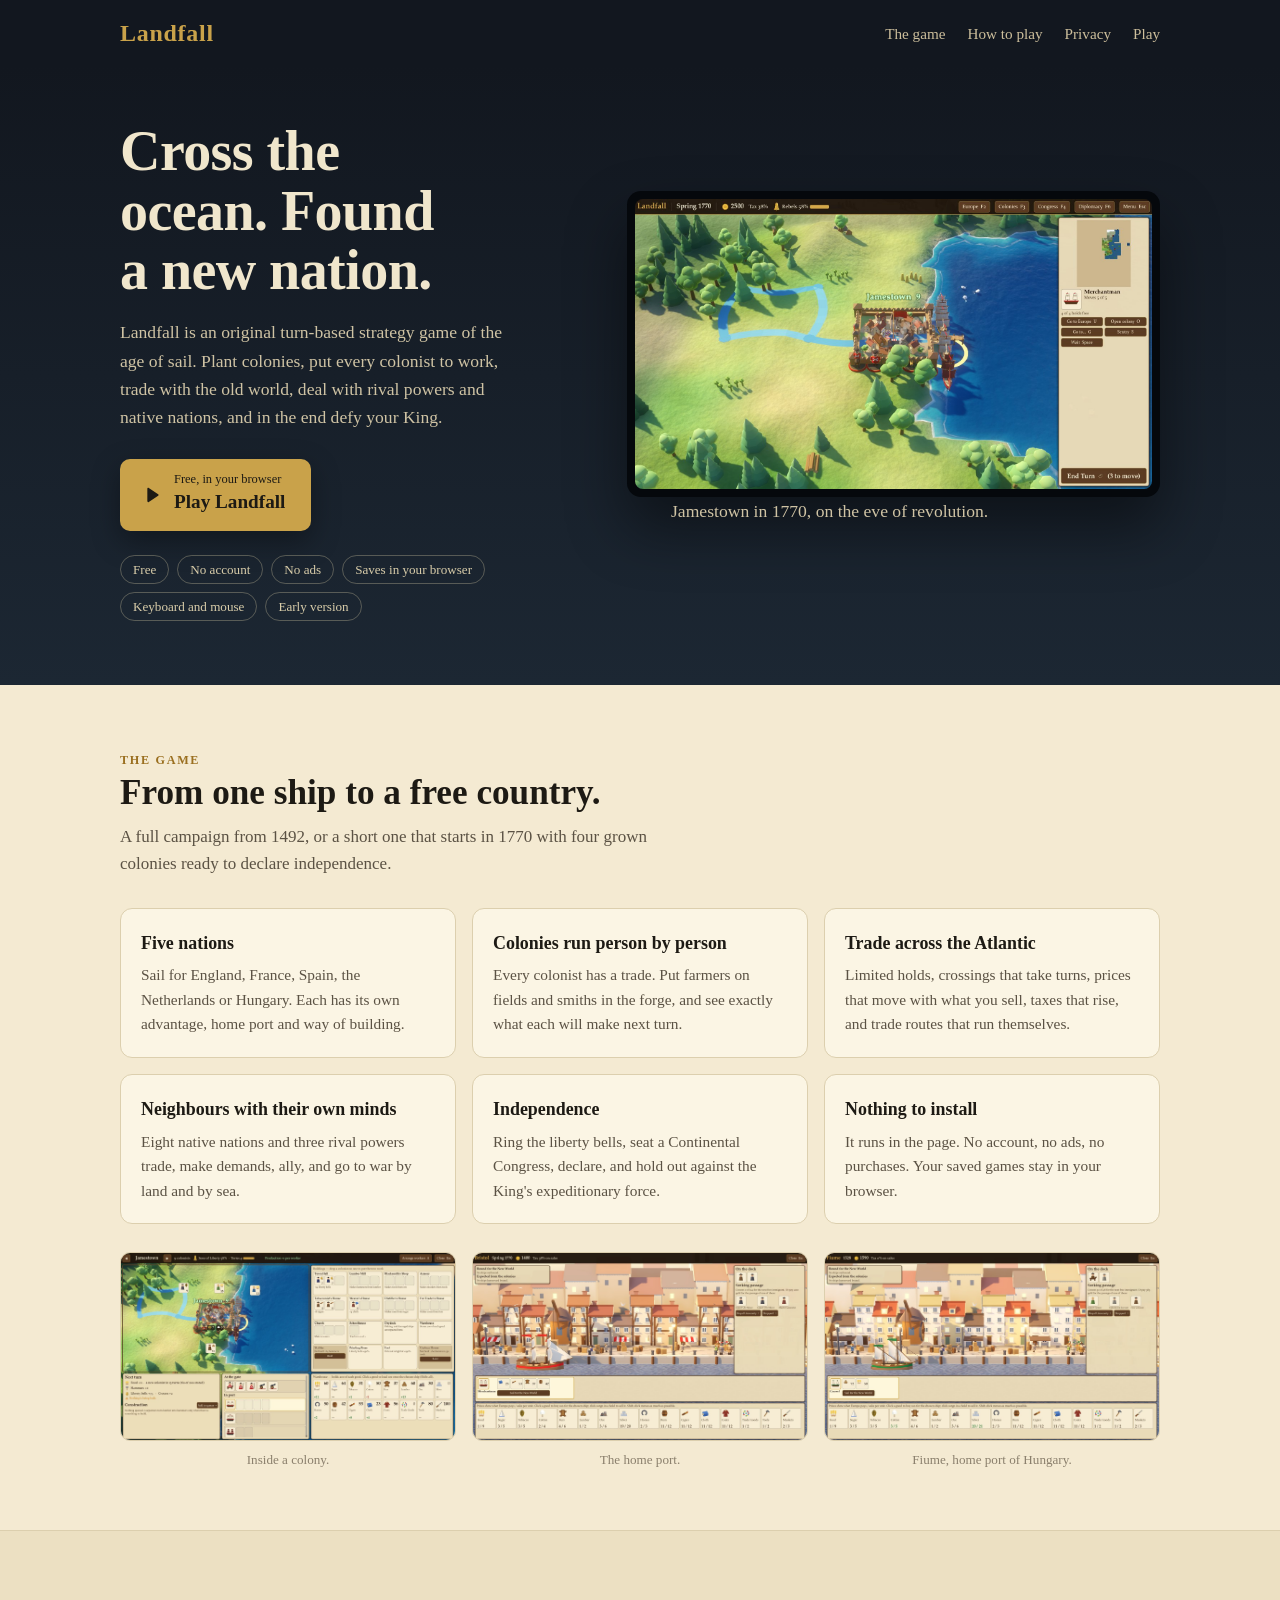
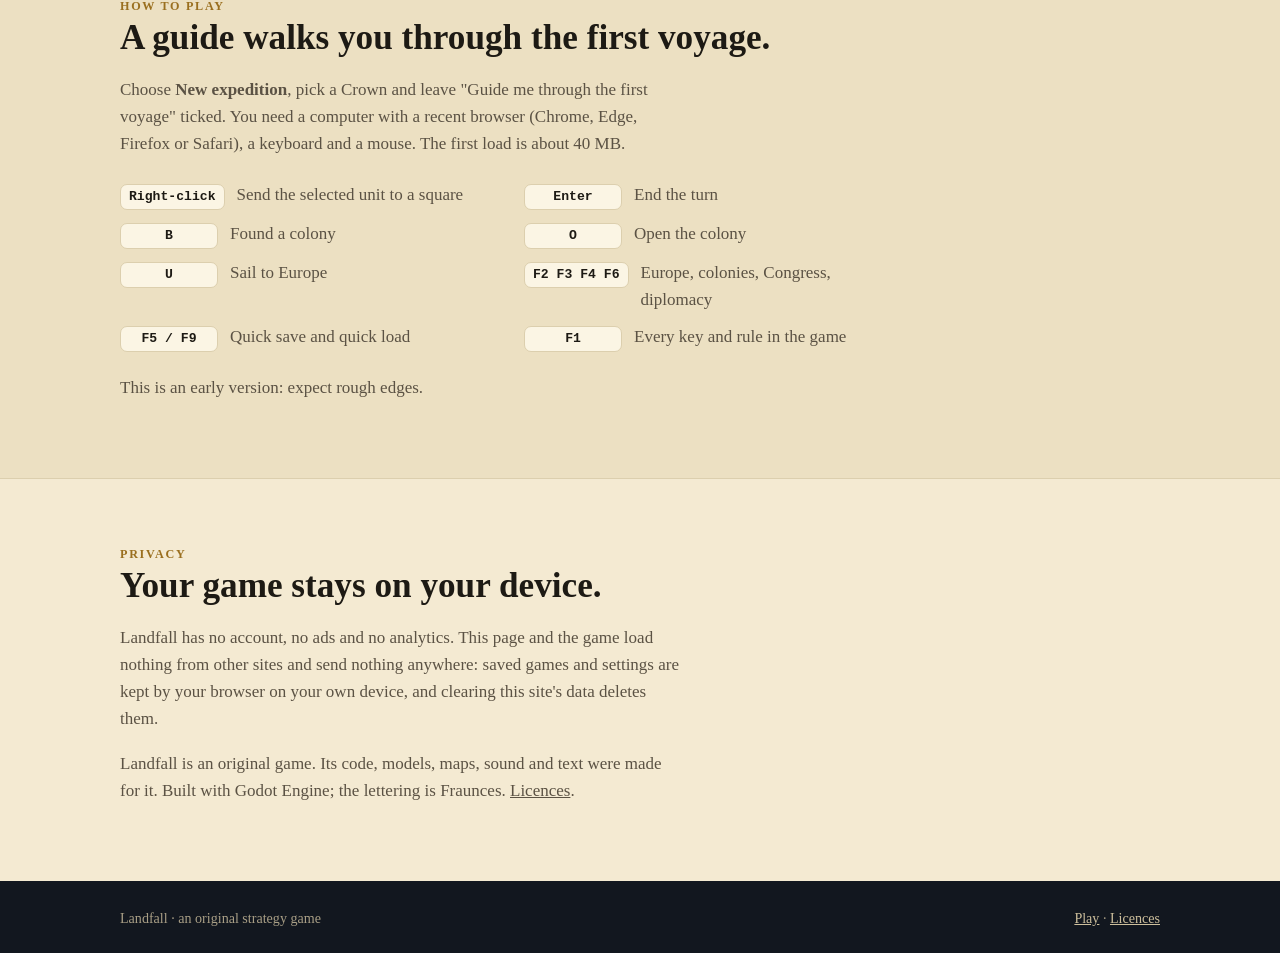
==== landfall/index.html @ 4b315e17 "ggabor.online: the game Landfall at /landfall/ Landing page, the game itself (Godot web export, no t" ====
<!doctype html>
<html lang="en">
<head>
<meta charset="utf-8">
<meta name="viewport" content="width=device-width, initial-scale=1, viewport-fit=cover">
<meta name="theme-color" content="#12171f">
<title>Landfall: a strategy game of the age of sail, free in your browser</title>
<meta name="description" content="Cross the ocean, plant colonies, trade with the old world and win independence. Landfall is an original turn-based strategy game you can play free in your browser.">
<meta property="og:title" content="Landfall: a strategy game of the age of sail">
<meta property="og:description" content="Cross the ocean, plant colonies, trade with the old world and win independence. Free in your browser, no account.">
<meta property="og:image" content="https://ggabor.online/landfall/media/world.jpg">
<meta property="og:url" content="https://ggabor.online/landfall/">
<link rel="icon" href="media/icon.png">
<link rel="apple-touch-icon" href="media/icon.png">
<style>
:root {
  --ink: #1d1a14; --soft: #5b5244; --faint: #8a7f6c; --paper: #f4ead2; --card: #fbf5e4; --line: #dccfae;
  --navy: #12171f; --gold: #c9a24a; --brown: #5a3a22;
  --serif: "Palatino Linotype", Palatino, "Book Antiqua", Georgia, serif;
}
* { box-sizing: border-box; }
html, body { margin: 0; }
body { background: var(--paper); color: var(--ink); font: 17px/1.6 var(--serif); -webkit-font-smoothing: antialiased; }
a { color: inherit; }
.wrap { max-width: 1080px; margin: 0 auto; padding: 0 20px; }
header.top { background: var(--navy); color: #e9d9b0; }
header.top .wrap { display: flex; align-items: center; justify-content: space-between; gap: 16px; padding-block: 14px; }
.mark { font-size: 1.5rem; font-weight: 700; letter-spacing: .03em; color: var(--gold); text-decoration: none; }
nav a { color: #cdbf9c; text-decoration: none; margin-left: 22px; font-size: .95rem; }
nav a:hover { color: #fff; }
.hero { background: linear-gradient(180deg, var(--navy) 0%, #1c2733 100%); color: #f0e6cc; padding: 56px 0 64px; }
.hero .wrap { display: grid; grid-template-columns: 1fr 1.15fr; gap: 44px; align-items: center; }
.hero h1 { font-size: clamp(2.2rem, 6vw, 3.5rem); line-height: 1.06; margin: 0 0 18px; letter-spacing: -.01em; text-wrap: balance; }
.hero p { color: #cfc3a4; margin: 0 0 28px; max-width: 46ch; font-size: 1.1rem; }
.play { display: inline-flex; align-items: center; gap: 12px; background: var(--gold); color: #1d1a14; text-decoration: none; font-weight: 700; font-size: 1.2rem; border-radius: 10px; padding: 14px 26px 14px 20px; box-shadow: 0 10px 28px rgba(0,0,0,.35); transition: transform .15s; }
.play:hover { transform: translateY(-2px); }
.play svg { width: 22px; height: 22px; }
.play small { display: block; font-weight: 400; font-size: .78rem; line-height: 1.1; }
.chips { display: flex; flex-wrap: wrap; gap: 8px; margin-top: 24px; }
.chips span { font-size: .82rem; color: #d9cdaa; border: 1px solid rgba(233,217,176,.3); border-radius: 999px; padding: 3px 12px; }
.frame { border-radius: 14px; padding: 8px; background: #05080c; box-shadow: 0 30px 60px rgba(0,0,0,.45); }
.frame img { display: block; width: 100%; height: auto; aspect-ratio: 16 / 9; object-fit: cover; border-radius: 8px; }
.cap { text-align: center; color: #8f8670; font-size: .82rem; margin: 10px 0 0; }
section { padding: 60px 0; }
h2 { font-size: clamp(1.6rem, 4.5vw, 2.2rem); line-height: 1.15; margin: 0 0 10px; text-wrap: balance; }
.eyebrow { font-size: .76rem; letter-spacing: .14em; text-transform: uppercase; color: #9a6f1f; font-weight: 700; }
.sub { color: var(--soft); max-width: 62ch; margin: 0; }
.grid { display: grid; grid-template-columns: repeat(3, 1fr); gap: 16px; margin-top: 30px; }
.grid article { background: var(--card); border: 1px solid var(--line); border-radius: 12px; padding: 20px; }
.grid h3 { margin: 0 0 6px; font-size: 1.12rem; }
.grid p { margin: 0; color: var(--soft); font-size: .96rem; }
.shots { display: grid; grid-template-columns: repeat(3, 1fr); gap: 16px; margin-top: 28px; }
.shots figure { margin: 0; }
.shots img { display: block; width: 100%; height: auto; aspect-ratio: 16 / 9; object-fit: cover; border-radius: 10px; border: 1px solid var(--line); }
.shots figcaption { color: var(--faint); font-size: .82rem; margin-top: 8px; text-align: center; }
.band { background: #ece0c2; border-block: 1px solid var(--line); }
.keys { display: grid; grid-template-columns: repeat(2, 1fr); gap: 10px 28px; margin: 24px 0 0; padding: 0; list-style: none; max-width: 780px; }
.keys li { display: flex; gap: 12px; align-items: baseline; color: var(--soft); }
.keys kbd { flex: none; min-width: 98px; font: 600 .82rem/1.2 ui-monospace, Consolas, monospace; color: var(--ink); background: var(--card); border: 1px solid var(--line); border-radius: 7px; padding: 4px 8px; text-align: center; }
.note { color: var(--soft); max-width: 66ch; }
footer { background: var(--navy); color: #a99f86; font-size: .88rem; padding: 26px 0; }
footer .wrap { display: flex; flex-wrap: wrap; gap: 10px 24px; justify-content: space-between; }
footer a { color: #cdbf9c; }
@media (max-width: 820px) {
  .hero .wrap { grid-template-columns: 1fr; }
  .grid, .shots, .keys { grid-template-columns: 1fr; }
  nav a:not(:last-child) { display: none; }
}
</style>
</head>
<body>
<header class="top">
  <div class="wrap">
    <a class="mark" href="./">Landfall</a>
    <nav aria-label="Page"><a href="#game">The game</a><a href="#how">How to play</a><a href="#privacy">Privacy</a><a href="play/">Play</a></nav>
  </div>
</header>
<main>
  <section class="hero">
    <div class="wrap">
      <div>
        <h1>Cross the ocean. Found a new nation.</h1>
        <p>Landfall is an original turn-based strategy game of the age of sail. Plant colonies, put every colonist to work, trade with the old world, deal with rival powers and native nations, and in the end defy your King.</p>
        <a class="play" href="play/"><svg viewBox="0 0 24 24" fill="currentColor" aria-hidden="true"><path d="M8 5.2v13.6c0 .8.9 1.3 1.6.8l10.2-6.8c.6-.4.6-1.2 0-1.6L9.6 4.4C8.9 3.9 8 4.4 8 5.2Z"/></svg><span><small>Free, in your browser</small>Play Landfall</span></a>
        <div class="chips"><span>Free</span><span>No account</span><span>No ads</span><span>Saves in your browser</span><span>Keyboard and mouse</span><span>Early version</span></div>
      </div>
      <div><div class="frame"><img src="media/world.jpg" alt="A walled colony on the coast with ships in its harbour" width="1440" height="810"></div><p class="cap">Jamestown in 1770, on the eve of revolution.</p></div>
    </div>
  </section>
  <section id="game">
    <div class="wrap">
      <span class="eyebrow">The game</span>
      <h2>From one ship to a free country.</h2>
      <p class="sub">A full campaign from 1492, or a short one that starts in 1770 with four grown colonies ready to declare independence.</p>
      <div class="grid">
        <article><h3>Five nations</h3><p>Sail for England, France, Spain, the Netherlands or Hungary. Each has its own advantage, home port and way of building.</p></article>
        <article><h3>Colonies run person by person</h3><p>Every colonist has a trade. Put farmers on fields and smiths in the forge, and see exactly what each will make next turn.</p></article>
        <article><h3>Trade across the Atlantic</h3><p>Limited holds, crossings that take turns, prices that move with what you sell, taxes that rise, and trade routes that run themselves.</p></article>
        <article><h3>Neighbours with their own minds</h3><p>Eight native nations and three rival powers trade, make demands, ally, and go to war by land and by sea.</p></article>
        <article><h3>Independence</h3><p>Ring the liberty bells, seat a Continental Congress, declare, and hold out against the King's expeditionary force.</p></article>
        <article><h3>Nothing to install</h3><p>It runs in the page. No account, no ads, no purchases. Your saved games stay in your browser.</p></article>
      </div>
      <div class="shots">
        <figure><img src="media/colony.jpg" alt="The colony screen with workers, buildings and the warehouse" width="1440" height="810" loading="lazy"><figcaption>Inside a colony.</figcaption></figure>
        <figure><img src="media/port.jpg" alt="The harbour of Bristol with a merchant ship at the quay" width="1440" height="810" loading="lazy"><figcaption>The home port.</figcaption></figure>
        <figure><img src="media/fiume.jpg" alt="The harbour of Fiume with a caravel under a green flag" width="1440" height="810" loading="lazy"><figcaption>Fiume, home port of Hungary.</figcaption></figure>
      </div>
    </div>
  </section>
  <section id="how" class="band">
    <div class="wrap">
      <span class="eyebrow">How to play</span>
      <h2>A guide walks you through the first voyage.</h2>
      <p class="note">Choose <b>New expedition</b>, pick a Crown and leave "Guide me through the first voyage" ticked. You need a computer with a recent browser (Chrome, Edge, Firefox or Safari), a keyboard and a mouse. The first load is about 40 MB.</p>
      <ul class="keys">
        <li><kbd>Right-click</kbd><span>Send the selected unit to a square</span></li>
        <li><kbd>Enter</kbd><span>End the turn</span></li>
        <li><kbd>B</kbd><span>Found a colony</span></li>
        <li><kbd>O</kbd><span>Open the colony</span></li>
        <li><kbd>U</kbd><span>Sail to Europe</span></li>
        <li><kbd>F2 F3 F4 F6</kbd><span>Europe, colonies, Congress, diplomacy</span></li>
        <li><kbd>F5 / F9</kbd><span>Quick save and quick load</span></li>
        <li><kbd>F1</kbd><span>Every key and rule in the game</span></li>
      </ul>
      <p class="note" style="margin-top:22px">This is an early version: expect rough edges.</p>
    </div>
  </section>
  <section id="privacy">
    <div class="wrap">
      <span class="eyebrow">Privacy</span>
      <h2>Your game stays on your device.</h2>
      <p class="note">Landfall has no account, no ads and no analytics. This page and the game load nothing from other sites and send nothing anywhere: saved games and settings are kept by your browser on your own device, and clearing this site's data deletes them.</p>
      <p class="note">Landfall is an original game. Its code, models, maps, sound and text were made for it. Built with Godot Engine; the lettering is Fraunces. <a href="licences.txt">Licences</a>.</p>
    </div>
  </section>
</main>
<footer>
  <div class="wrap"><span>Landfall · an original strategy game</span><span><a href="play/">Play</a> · <a href="licences.txt">Licences</a></span></div>
</footer>
</body>
</html>
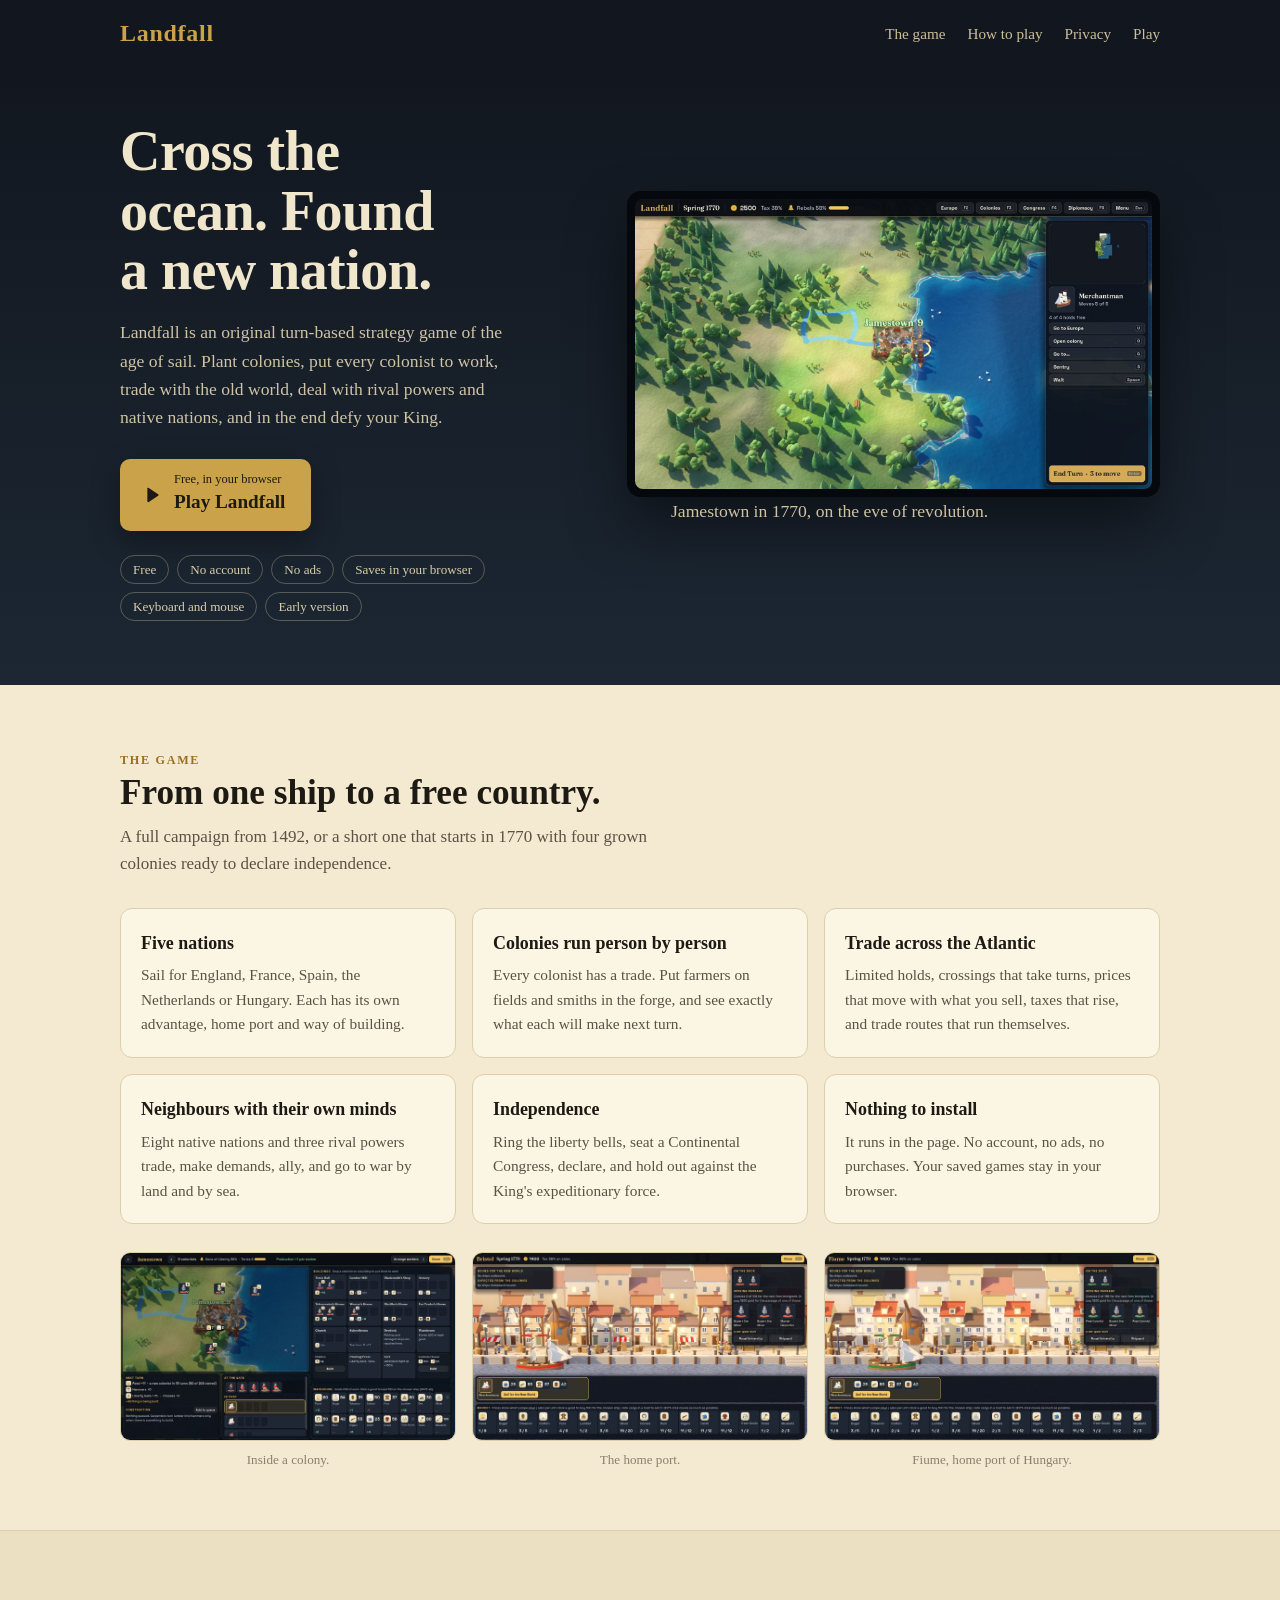
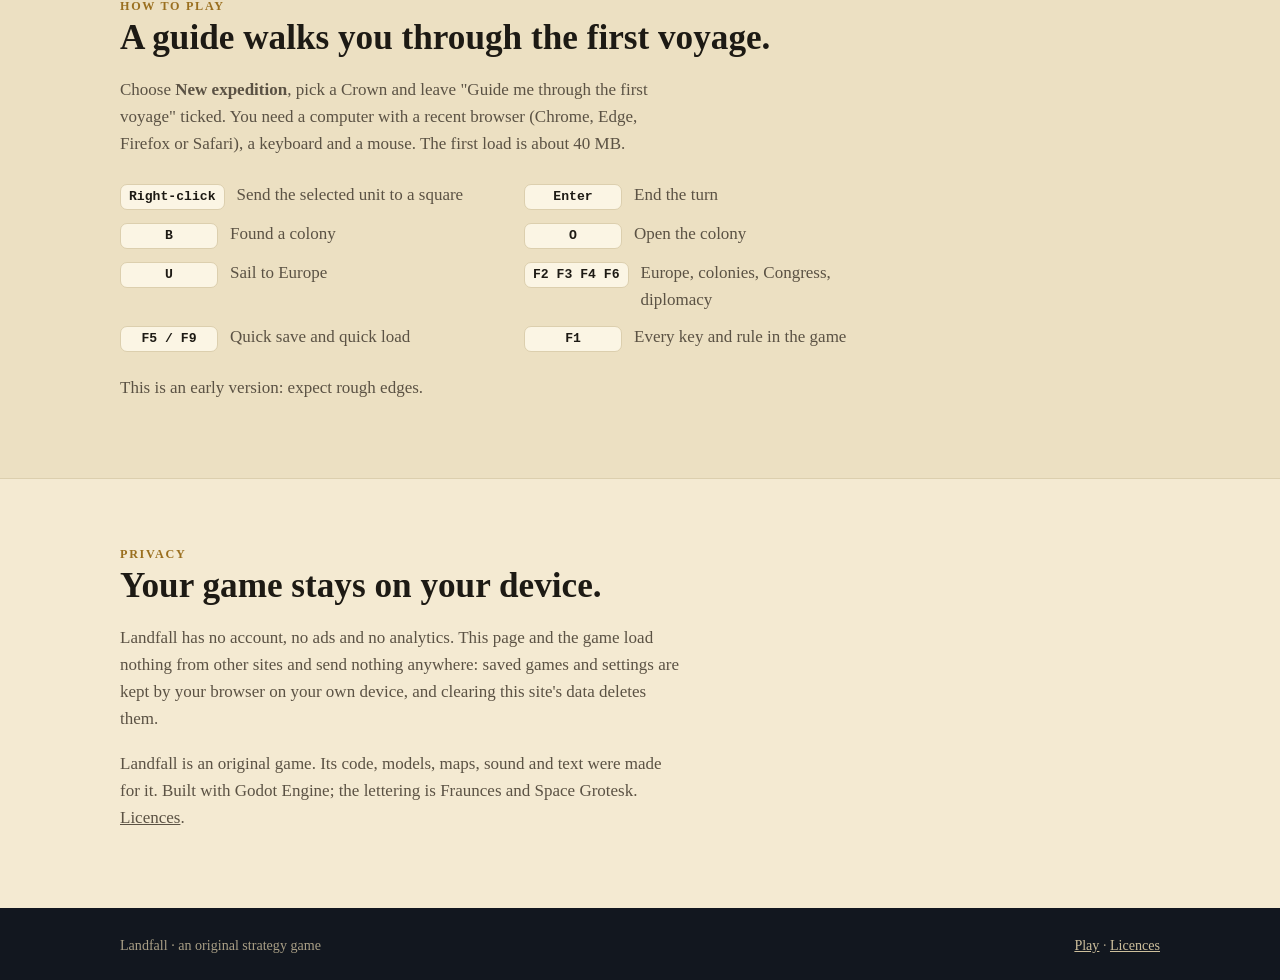
==== commit a2c8ee2a: "Landfall: new interface Dark glass panels, larger text in two bundled fonts, one order per line with" ====
--- a/landfall/index.html
+++ b/landfall/index.html
@@ -130,7 +130,7 @@
       <span class="eyebrow">Privacy</span>
       <h2>Your game stays on your device.</h2>
       <p class="note">Landfall has no account, no ads and no analytics. This page and the game load nothing from other sites and send nothing anywhere: saved games and settings are kept by your browser on your own device, and clearing this site's data deletes them.</p>
-      <p class="note">Landfall is an original game. Its code, models, maps, sound and text were made for it. Built with Godot Engine; the lettering is Fraunces. <a href="licences.txt">Licences</a>.</p>
+      <p class="note">Landfall is an original game. Its code, models, maps, sound and text were made for it. Built with Godot Engine; the lettering is Fraunces and Space Grotesk. <a href="licences.txt">Licences</a>.</p>
     </div>
   </section>
 </main>
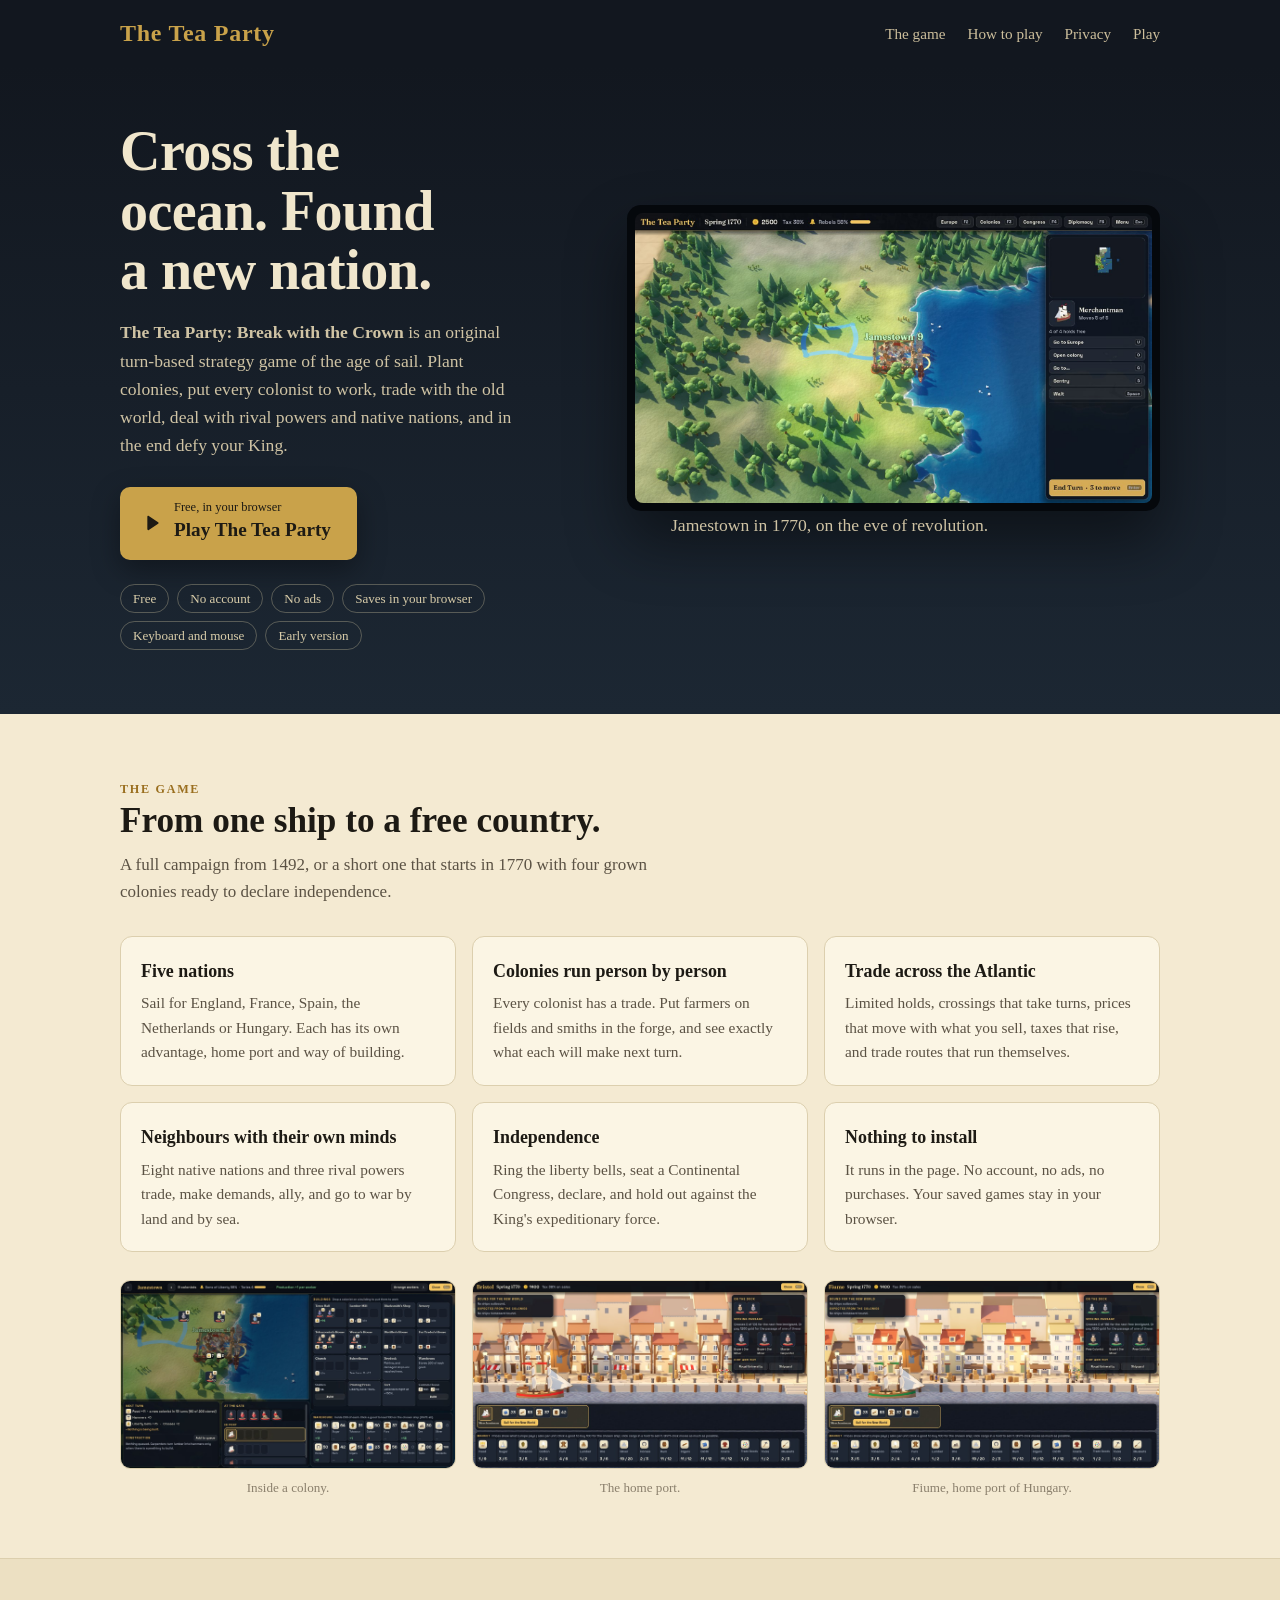
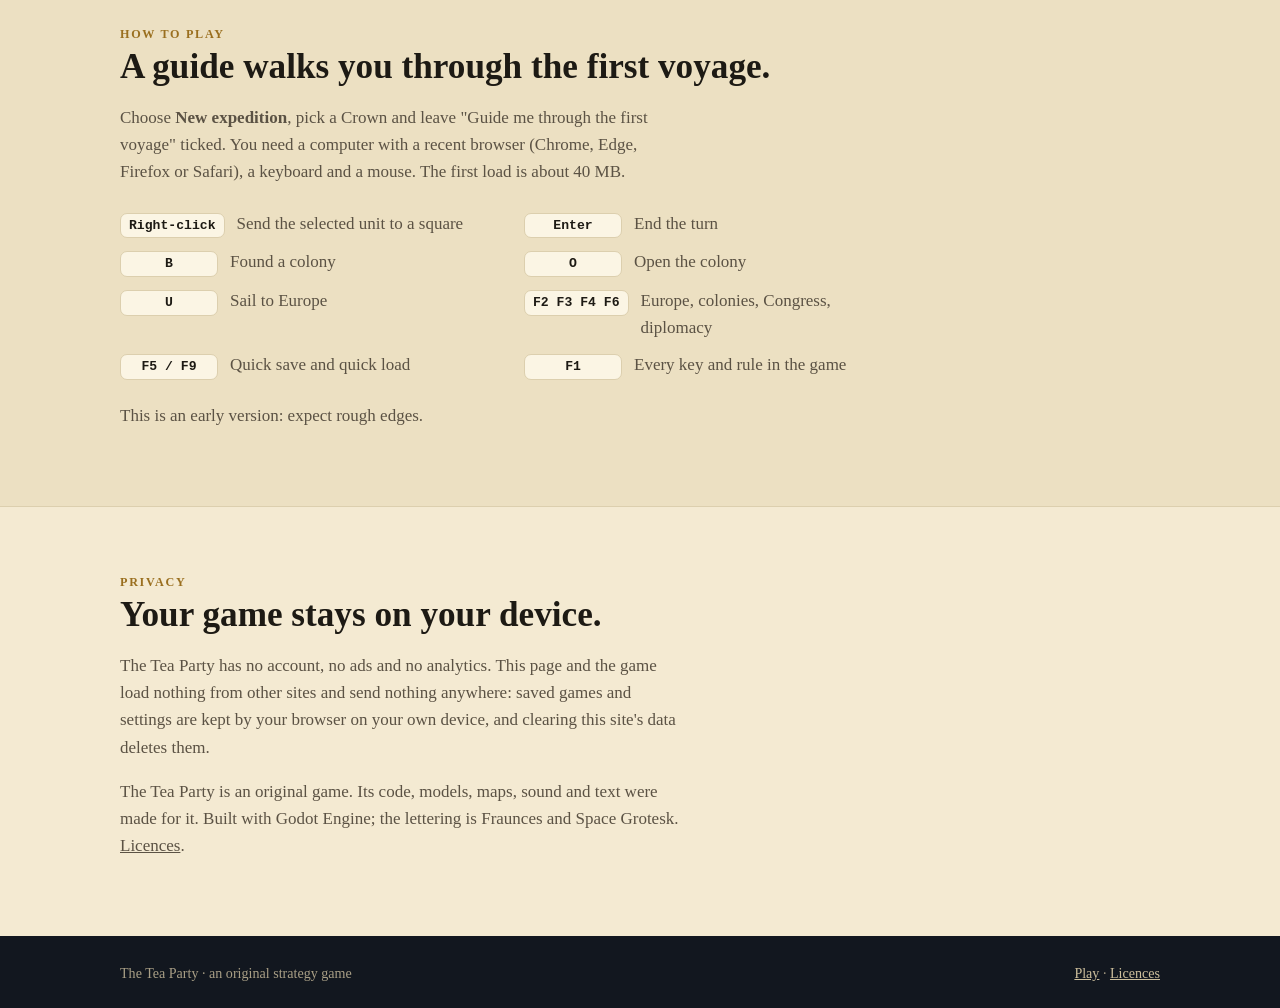
==== commit 158f0acb: "The Tea Party: Break with the Crown (was Landfall) The game has a new name and lives at /theteaparty" ====
--- a/landfall/index.html
+++ b/landfall/index.html
@@ -2,140 +2,19 @@
 <html lang="en">
 <head>
 <meta charset="utf-8">
-<meta name="viewport" content="width=device-width, initial-scale=1, viewport-fit=cover">
-<meta name="theme-color" content="#12171f">
-<title>Landfall: a strategy game of the age of sail, free in your browser</title>
-<meta name="description" content="Cross the ocean, plant colonies, trade with the old world and win independence. Landfall is an original turn-based strategy game you can play free in your browser.">
-<meta property="og:title" content="Landfall: a strategy game of the age of sail">
-<meta property="og:description" content="Cross the ocean, plant colonies, trade with the old world and win independence. Free in your browser, no account.">
-<meta property="og:image" content="https://ggabor.online/landfall/media/world.jpg">
-<meta property="og:url" content="https://ggabor.online/landfall/">
-<link rel="icon" href="media/icon.png">
-<link rel="apple-touch-icon" href="media/icon.png">
+<meta name="viewport" content="width=device-width, initial-scale=1">
+<title>The Tea Party</title>
+<meta name="robots" content="noindex">
+<link rel="canonical" href="https://ggabor.online/theteaparty/">
+<meta http-equiv="refresh" content="0; url=/theteaparty/">
 <style>
-:root {
-  --ink: #1d1a14; --soft: #5b5244; --faint: #8a7f6c; --paper: #f4ead2; --card: #fbf5e4; --line: #dccfae;
-  --navy: #12171f; --gold: #c9a24a; --brown: #5a3a22;
-  --serif: "Palatino Linotype", Palatino, "Book Antiqua", Georgia, serif;
-}
-* { box-sizing: border-box; }
-html, body { margin: 0; }
-body { background: var(--paper); color: var(--ink); font: 17px/1.6 var(--serif); -webkit-font-smoothing: antialiased; }
-a { color: inherit; }
-.wrap { max-width: 1080px; margin: 0 auto; padding: 0 20px; }
-header.top { background: var(--navy); color: #e9d9b0; }
-header.top .wrap { display: flex; align-items: center; justify-content: space-between; gap: 16px; padding-block: 14px; }
-.mark { font-size: 1.5rem; font-weight: 700; letter-spacing: .03em; color: var(--gold); text-decoration: none; }
-nav a { color: #cdbf9c; text-decoration: none; margin-left: 22px; font-size: .95rem; }
-nav a:hover { color: #fff; }
-.hero { background: linear-gradient(180deg, var(--navy) 0%, #1c2733 100%); color: #f0e6cc; padding: 56px 0 64px; }
-.hero .wrap { display: grid; grid-template-columns: 1fr 1.15fr; gap: 44px; align-items: center; }
-.hero h1 { font-size: clamp(2.2rem, 6vw, 3.5rem); line-height: 1.06; margin: 0 0 18px; letter-spacing: -.01em; text-wrap: balance; }
-.hero p { color: #cfc3a4; margin: 0 0 28px; max-width: 46ch; font-size: 1.1rem; }
-.play { display: inline-flex; align-items: center; gap: 12px; background: var(--gold); color: #1d1a14; text-decoration: none; font-weight: 700; font-size: 1.2rem; border-radius: 10px; padding: 14px 26px 14px 20px; box-shadow: 0 10px 28px rgba(0,0,0,.35); transition: transform .15s; }
-.play:hover { transform: translateY(-2px); }
-.play svg { width: 22px; height: 22px; }
-.play small { display: block; font-weight: 400; font-size: .78rem; line-height: 1.1; }
-.chips { display: flex; flex-wrap: wrap; gap: 8px; margin-top: 24px; }
-.chips span { font-size: .82rem; color: #d9cdaa; border: 1px solid rgba(233,217,176,.3); border-radius: 999px; padding: 3px 12px; }
-.frame { border-radius: 14px; padding: 8px; background: #05080c; box-shadow: 0 30px 60px rgba(0,0,0,.45); }
-.frame img { display: block; width: 100%; height: auto; aspect-ratio: 16 / 9; object-fit: cover; border-radius: 8px; }
-.cap { text-align: center; color: #8f8670; font-size: .82rem; margin: 10px 0 0; }
-section { padding: 60px 0; }
-h2 { font-size: clamp(1.6rem, 4.5vw, 2.2rem); line-height: 1.15; margin: 0 0 10px; text-wrap: balance; }
-.eyebrow { font-size: .76rem; letter-spacing: .14em; text-transform: uppercase; color: #9a6f1f; font-weight: 700; }
-.sub { color: var(--soft); max-width: 62ch; margin: 0; }
-.grid { display: grid; grid-template-columns: repeat(3, 1fr); gap: 16px; margin-top: 30px; }
-.grid article { background: var(--card); border: 1px solid var(--line); border-radius: 12px; padding: 20px; }
-.grid h3 { margin: 0 0 6px; font-size: 1.12rem; }
-.grid p { margin: 0; color: var(--soft); font-size: .96rem; }
-.shots { display: grid; grid-template-columns: repeat(3, 1fr); gap: 16px; margin-top: 28px; }
-.shots figure { margin: 0; }
-.shots img { display: block; width: 100%; height: auto; aspect-ratio: 16 / 9; object-fit: cover; border-radius: 10px; border: 1px solid var(--line); }
-.shots figcaption { color: var(--faint); font-size: .82rem; margin-top: 8px; text-align: center; }
-.band { background: #ece0c2; border-block: 1px solid var(--line); }
-.keys { display: grid; grid-template-columns: repeat(2, 1fr); gap: 10px 28px; margin: 24px 0 0; padding: 0; list-style: none; max-width: 780px; }
-.keys li { display: flex; gap: 12px; align-items: baseline; color: var(--soft); }
-.keys kbd { flex: none; min-width: 98px; font: 600 .82rem/1.2 ui-monospace, Consolas, monospace; color: var(--ink); background: var(--card); border: 1px solid var(--line); border-radius: 7px; padding: 4px 8px; text-align: center; }
-.note { color: var(--soft); max-width: 66ch; }
-footer { background: var(--navy); color: #a99f86; font-size: .88rem; padding: 26px 0; }
-footer .wrap { display: flex; flex-wrap: wrap; gap: 10px 24px; justify-content: space-between; }
-footer a { color: #cdbf9c; }
-@media (max-width: 820px) {
-  .hero .wrap { grid-template-columns: 1fr; }
-  .grid, .shots, .keys { grid-template-columns: 1fr; }
-  nav a:not(:last-child) { display: none; }
-}
+  body { margin: 0; min-height: 100vh; display: grid; place-items: center; background: #12171f; color: #e9d9b0;
+    font: 17px/1.5 Georgia, serif; text-align: center; padding: 24px; }
+  a { color: #c9a24a; }
 </style>
 </head>
 <body>
-<header class="top">
-  <div class="wrap">
-    <a class="mark" href="./">Landfall</a>
-    <nav aria-label="Page"><a href="#game">The game</a><a href="#how">How to play</a><a href="#privacy">Privacy</a><a href="play/">Play</a></nav>
-  </div>
-</header>
-<main>
-  <section class="hero">
-    <div class="wrap">
-      <div>
-        <h1>Cross the ocean. Found a new nation.</h1>
-        <p>Landfall is an original turn-based strategy game of the age of sail. Plant colonies, put every colonist to work, trade with the old world, deal with rival powers and native nations, and in the end defy your King.</p>
-        <a class="play" href="play/"><svg viewBox="0 0 24 24" fill="currentColor" aria-hidden="true"><path d="M8 5.2v13.6c0 .8.9 1.3 1.6.8l10.2-6.8c.6-.4.6-1.2 0-1.6L9.6 4.4C8.9 3.9 8 4.4 8 5.2Z"/></svg><span><small>Free, in your browser</small>Play Landfall</span></a>
-        <div class="chips"><span>Free</span><span>No account</span><span>No ads</span><span>Saves in your browser</span><span>Keyboard and mouse</span><span>Early version</span></div>
-      </div>
-      <div><div class="frame"><img src="media/world.jpg" alt="A walled colony on the coast with ships in its harbour" width="1440" height="810"></div><p class="cap">Jamestown in 1770, on the eve of revolution.</p></div>
-    </div>
-  </section>
-  <section id="game">
-    <div class="wrap">
-      <span class="eyebrow">The game</span>
-      <h2>From one ship to a free country.</h2>
-      <p class="sub">A full campaign from 1492, or a short one that starts in 1770 with four grown colonies ready to declare independence.</p>
-      <div class="grid">
-        <article><h3>Five nations</h3><p>Sail for England, France, Spain, the Netherlands or Hungary. Each has its own advantage, home port and way of building.</p></article>
-        <article><h3>Colonies run person by person</h3><p>Every colonist has a trade. Put farmers on fields and smiths in the forge, and see exactly what each will make next turn.</p></article>
-        <article><h3>Trade across the Atlantic</h3><p>Limited holds, crossings that take turns, prices that move with what you sell, taxes that rise, and trade routes that run themselves.</p></article>
-        <article><h3>Neighbours with their own minds</h3><p>Eight native nations and three rival powers trade, make demands, ally, and go to war by land and by sea.</p></article>
-        <article><h3>Independence</h3><p>Ring the liberty bells, seat a Continental Congress, declare, and hold out against the King's expeditionary force.</p></article>
-        <article><h3>Nothing to install</h3><p>It runs in the page. No account, no ads, no purchases. Your saved games stay in your browser.</p></article>
-      </div>
-      <div class="shots">
-        <figure><img src="media/colony.jpg" alt="The colony screen with workers, buildings and the warehouse" width="1440" height="810" loading="lazy"><figcaption>Inside a colony.</figcaption></figure>
-        <figure><img src="media/port.jpg" alt="The harbour of Bristol with a merchant ship at the quay" width="1440" height="810" loading="lazy"><figcaption>The home port.</figcaption></figure>
-        <figure><img src="media/fiume.jpg" alt="The harbour of Fiume with a caravel under a green flag" width="1440" height="810" loading="lazy"><figcaption>Fiume, home port of Hungary.</figcaption></figure>
-      </div>
-    </div>
-  </section>
-  <section id="how" class="band">
-    <div class="wrap">
-      <span class="eyebrow">How to play</span>
-      <h2>A guide walks you through the first voyage.</h2>
-      <p class="note">Choose <b>New expedition</b>, pick a Crown and leave "Guide me through the first voyage" ticked. You need a computer with a recent browser (Chrome, Edge, Firefox or Safari), a keyboard and a mouse. The first load is about 40 MB.</p>
-      <ul class="keys">
-        <li><kbd>Right-click</kbd><span>Send the selected unit to a square</span></li>
-        <li><kbd>Enter</kbd><span>End the turn</span></li>
-        <li><kbd>B</kbd><span>Found a colony</span></li>
-        <li><kbd>O</kbd><span>Open the colony</span></li>
-        <li><kbd>U</kbd><span>Sail to Europe</span></li>
-        <li><kbd>F2 F3 F4 F6</kbd><span>Europe, colonies, Congress, diplomacy</span></li>
-        <li><kbd>F5 / F9</kbd><span>Quick save and quick load</span></li>
-        <li><kbd>F1</kbd><span>Every key and rule in the game</span></li>
-      </ul>
-      <p class="note" style="margin-top:22px">This is an early version: expect rough edges.</p>
-    </div>
-  </section>
-  <section id="privacy">
-    <div class="wrap">
-      <span class="eyebrow">Privacy</span>
-      <h2>Your game stays on your device.</h2>
-      <p class="note">Landfall has no account, no ads and no analytics. This page and the game load nothing from other sites and send nothing anywhere: saved games and settings are kept by your browser on your own device, and clearing this site's data deletes them.</p>
-      <p class="note">Landfall is an original game. Its code, models, maps, sound and text were made for it. Built with Godot Engine; the lettering is Fraunces and Space Grotesk. <a href="licences.txt">Licences</a>.</p>
-    </div>
-  </section>
-</main>
-<footer>
-  <div class="wrap"><span>Landfall · an original strategy game</span><span><a href="play/">Play</a> · <a href="licences.txt">Licences</a></span></div>
-</footer>
+<p>This game has a new name and a new address: <a href="/theteaparty/">The Tea Party: Break with the Crown</a>.</p>
+<script>location.replace('/theteaparty/' + location.search);</script>
 </body>
 </html>
